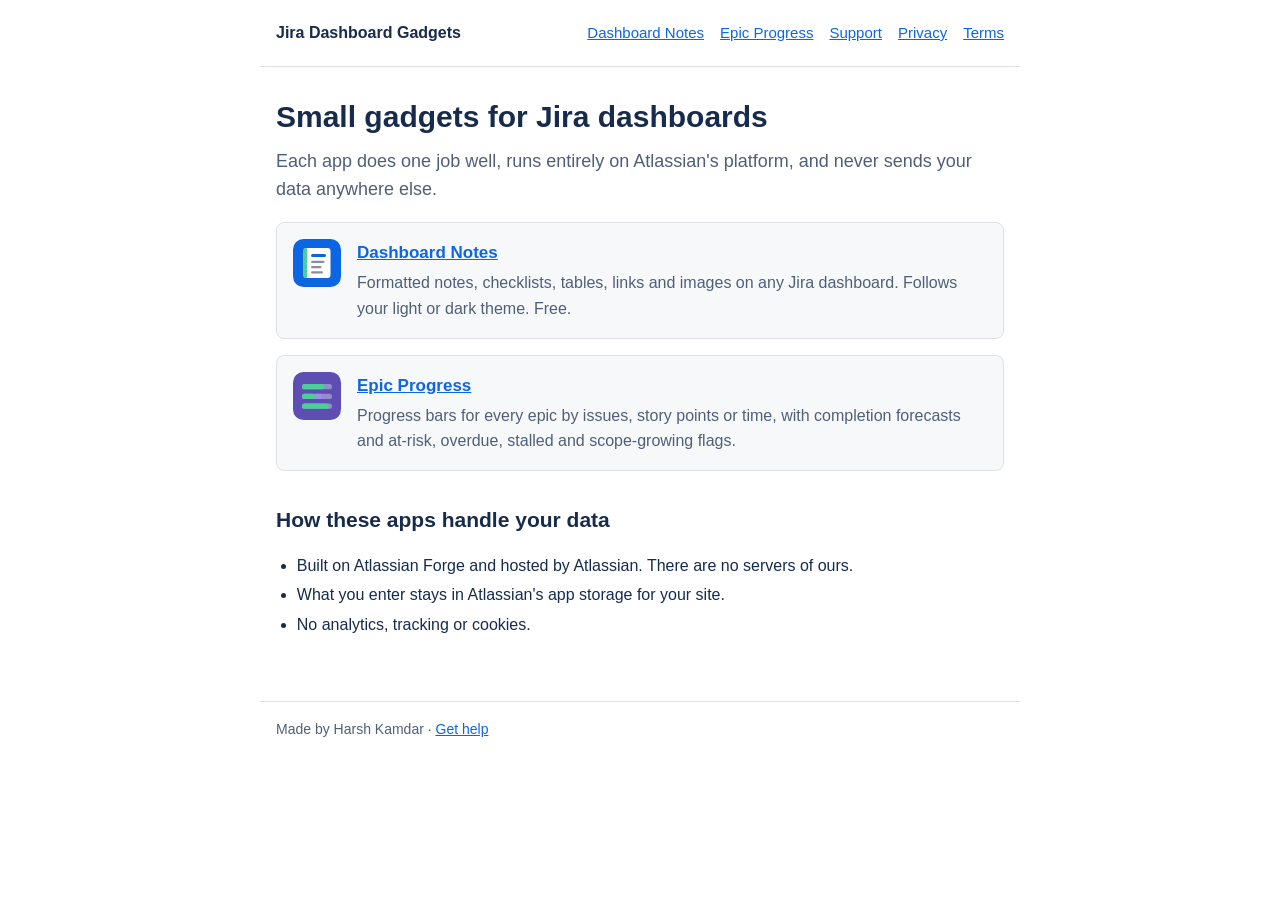
==== index.html @ 6b1addb0 "Add descriptive page titles, share previews, canonical links and a sitemap" ====
<!doctype html>
<html lang="en">
<head>
  <meta charset="utf-8">
  <meta name="viewport" content="width=device-width, initial-scale=1">
  <title>Jira dashboard gadgets: Epic Progress and Dashboard Notes</title>
  <meta name="description" content="Small, focused gadgets for Jira Cloud dashboards. They run entirely on Atlassian's platform.">
  <link rel="canonical" href="https://harshkamdar67.github.io/jira-gadgets-site/">
  <meta property="og:type" content="website">
  <meta property="og:title" content="Jira dashboard gadgets: Epic Progress and Dashboard Notes">
  <meta property="og:description" content="Small, focused gadgets for Jira Cloud dashboards. They run entirely on Atlassian's platform.">
  <meta property="og:url" content="https://harshkamdar67.github.io/jira-gadgets-site/">
  <meta property="og:image" content="https://harshkamdar67.github.io/jira-gadgets-site/assets/epic-progress-share.png">
  <meta name="twitter:card" content="summary_large_image">
  <link rel="icon" href="assets/dashboard-notes.svg">
  <link rel="stylesheet" href="assets/style.css">
</head>
<body>
  <header>
    <a class="brand" href="./">Jira Dashboard Gadgets</a>
    <nav>
      <a href="dashboard-notes/">Dashboard Notes</a>
      <a href="epic-progress/">Epic Progress</a>
      <a href="support.html">Support</a>
      <a href="privacy.html">Privacy</a>
      <a href="terms.html">Terms</a>
    </nav>
  </header>
  <main>
    <h1>Small gadgets for Jira dashboards</h1>
    <p class="lead">Each app does one job well, runs entirely on Atlassian's platform, and never sends your data anywhere else.</p>

    <div class="card">
      <img src="assets/dashboard-notes.svg" alt="">
      <div>
        <h3><a href="dashboard-notes/">Dashboard Notes</a></h3>
        <p>Formatted notes, checklists, tables, links and images on any Jira dashboard. Follows your light or dark theme. Free.</p>
      </div>
    </div>

    <div class="card">
      <img src="assets/epic-progress.svg" alt="">
      <div>
        <h3><a href="epic-progress/">Epic Progress</a></h3>
        <p>Progress bars for every epic by issues, story points or time, with completion forecasts and at-risk, overdue, stalled and scope-growing flags.</p>
      </div>
    </div>

    <h2>How these apps handle your data</h2>
    <ul>
      <li>Built on Atlassian Forge and hosted by Atlassian. There are no servers of ours.</li>
      <li>What you enter stays in Atlassian's app storage for your site.</li>
      <li>No analytics, tracking or cookies.</li>
    </ul>
  </main>
  <footer>Made by Harsh Kamdar · <a href="support.html">Get help</a></footer>
</body>
</html>
---- assets/style.css ----
:root {
  --bg: #ffffff;
  --text: #172b4d;
  --muted: #505f79;
  --line: #dfe1e6;
  --accent: #0c66e4;
  --panel: #f7f8f9;
  --max: 760px;
}
@media (prefers-color-scheme: dark) {
  :root {
    --bg: #1d2125;
    --text: #dee4ea;
    --muted: #9fadbc;
    --line: #38414a;
    --accent: #579dff;
    --panel: #22272b;
  }
}
* { box-sizing: border-box; }
html, body { margin: 0; background: var(--bg); color: var(--text); }
body {
  font-family: ui-sans-serif, -apple-system, 'Segoe UI', Roboto, 'Helvetica Neue', Arial, sans-serif;
  font-size: 16px;
  line-height: 1.6;
}
a { color: var(--accent); }
header, main, footer { max-width: var(--max); margin: 0 auto; padding: 0 16px; }
header { display: flex; justify-content: space-between; align-items: center; padding-top: 20px; padding-bottom: 20px; border-bottom: 1px solid var(--line); flex-wrap: wrap; gap: 8px; }
header .brand { font-weight: 700; color: var(--text); text-decoration: none; }
header nav { display: flex; gap: 16px; flex-wrap: wrap; font-size: 15px; }
main { padding-top: 32px; padding-bottom: 48px; }
h1 { font-size: 30px; line-height: 1.2; margin: 0 0 12px; }
h2 { font-size: 21px; margin: 32px 0 8px; }
h3 { font-size: 17px; margin: 24px 0 6px; }
p.lead { font-size: 18px; color: var(--muted); margin-top: 0; }
.card { display: flex; gap: 16px; align-items: flex-start; border: 1px solid var(--line); border-radius: 8px; padding: 16px; margin: 16px 0; background: var(--panel); }
.card img { width: 48px; height: 48px; flex: none; }
.card h3 { margin: 0 0 4px; }
.card p { margin: 0; color: var(--muted); }
ul, ol { padding-left: 1.3em; }
li { margin: 4px 0; }
table { border-collapse: collapse; width: 100%; margin: 12px 0; font-size: 15px; }
th, td { border: 1px solid var(--line); padding: 6px 10px; text-align: left; vertical-align: top; }
th { background: var(--panel); }
footer { border-top: 1px solid var(--line); padding-top: 16px; padding-bottom: 32px; color: var(--muted); font-size: 14px; }
.updated { color: var(--muted); font-size: 14px; }
.table-wrap { overflow-x: auto; }
.table-wrap table { min-width: 560px; }
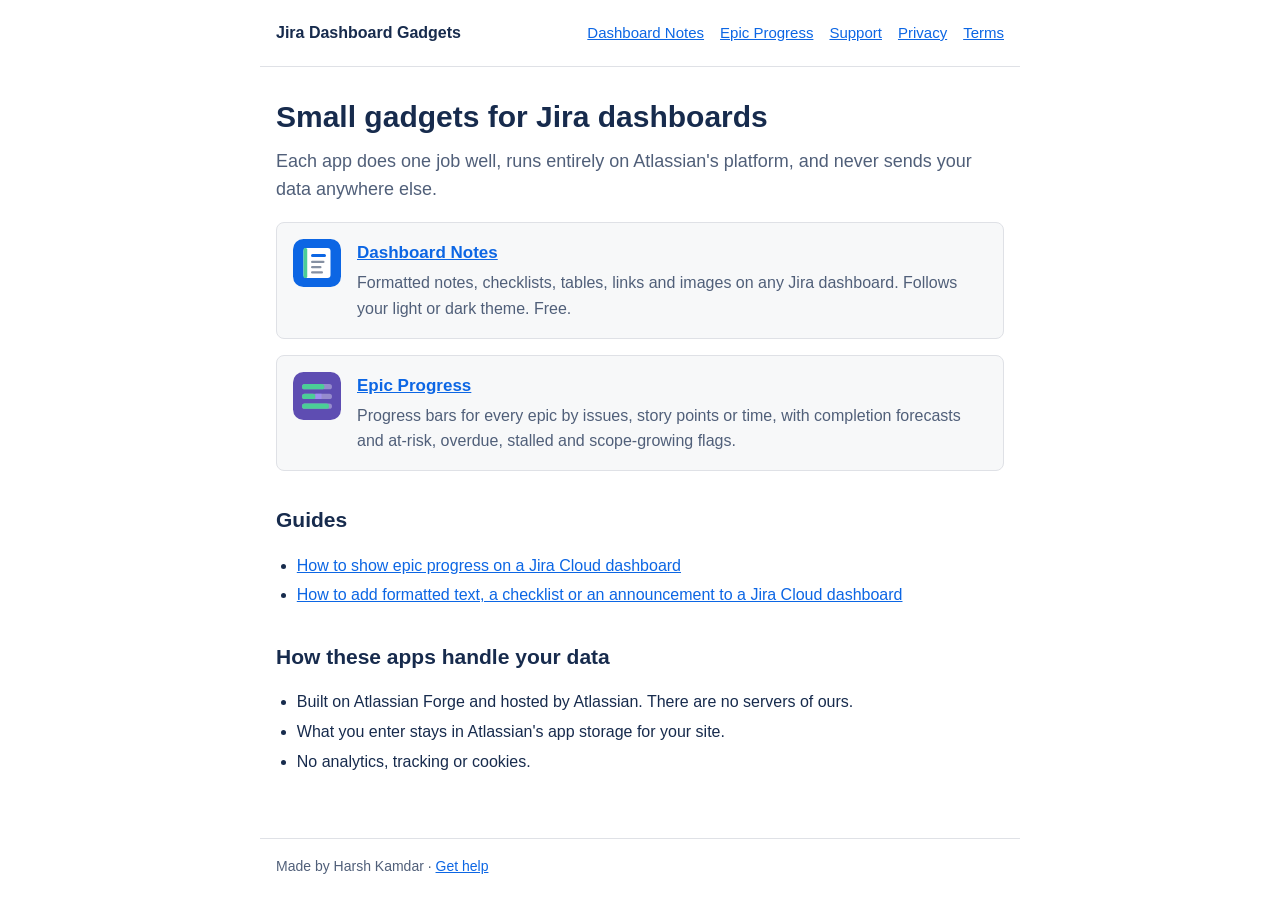
==== commit 168b58be: "Add security page, two how-to guides, and link them across the site" ====
--- a/index.html
+++ b/index.html
@@ -46,6 +46,12 @@
       </div>
     </div>
 
+    <h2>Guides</h2>
+    <ul>
+      <li><a href="guides/epic-progress-on-a-jira-dashboard.html">How to show epic progress on a Jira Cloud dashboard</a></li>
+      <li><a href="guides/text-and-checklists-on-a-jira-dashboard.html">How to add formatted text, a checklist or an announcement to a Jira Cloud dashboard</a></li>
+    </ul>
+
     <h2>How these apps handle your data</h2>
     <ul>
       <li>Built on Atlassian Forge and hosted by Atlassian. There are no servers of ours.</li>
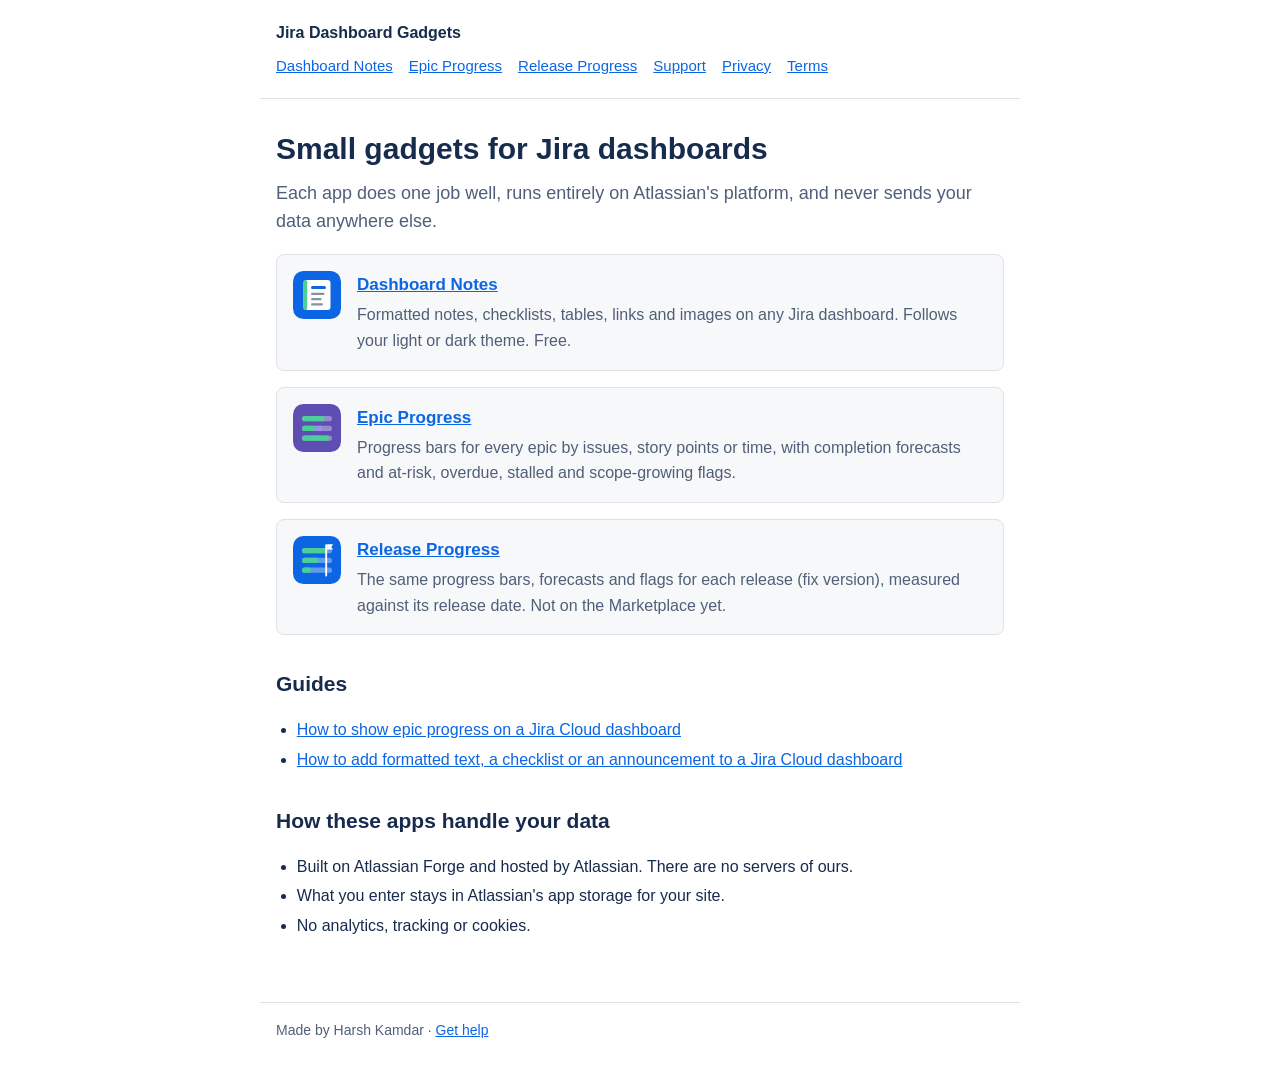
==== commit 7fbd2595: "Add Release Progress docs page and link it across the site New page for the Release Progress gadget " ====
--- a/index.html
+++ b/index.html
@@ -21,6 +21,7 @@
     <nav>
       <a href="dashboard-notes/">Dashboard Notes</a>
       <a href="epic-progress/">Epic Progress</a>
+      <a href="release-progress/">Release Progress</a>
       <a href="support.html">Support</a>
       <a href="privacy.html">Privacy</a>
       <a href="terms.html">Terms</a>
@@ -46,6 +47,14 @@
       </div>
     </div>
 
+    <div class="card">
+      <img src="assets/release-progress.svg" alt="">
+      <div>
+        <h3><a href="release-progress/">Release Progress</a></h3>
+        <p>The same progress bars, forecasts and flags for each release (fix version), measured against its release date. Not on the Marketplace yet.</p>
+      </div>
+    </div>
+
     <h2>Guides</h2>
     <ul>
       <li><a href="guides/epic-progress-on-a-jira-dashboard.html">How to show epic progress on a Jira Cloud dashboard</a></li>
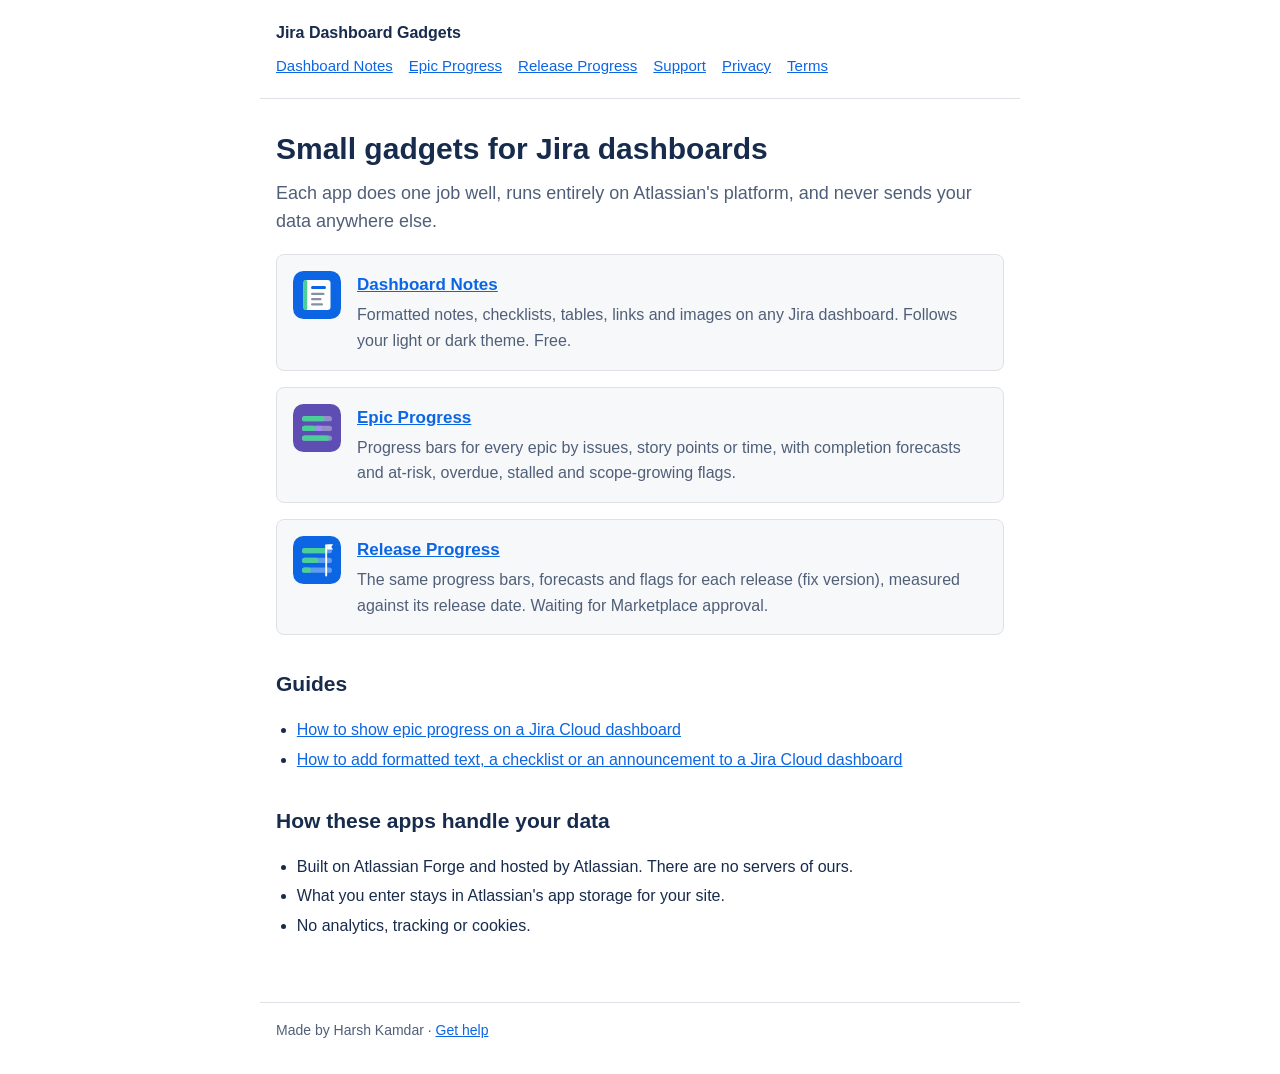
==== commit 6f130f51: "Add Marketplace link style; Release Progress card says it is waiting for approval" ====
--- a/index.html
+++ b/index.html
@@ -5,12 +5,12 @@
   <meta name="viewport" content="width=device-width, initial-scale=1">
   <title>Jira dashboard gadgets: Epic Progress and Dashboard Notes</title>
   <meta name="description" content="Small, focused gadgets for Jira Cloud dashboards. They run entirely on Atlassian's platform.">
-  <link rel="canonical" href="https://harshkamdar67.github.io/jira-gadgets-site/">
+  <link rel="canonical" href="https://apps.harshkamdar.com/">
   <meta property="og:type" content="website">
   <meta property="og:title" content="Jira dashboard gadgets: Epic Progress and Dashboard Notes">
   <meta property="og:description" content="Small, focused gadgets for Jira Cloud dashboards. They run entirely on Atlassian's platform.">
-  <meta property="og:url" content="https://harshkamdar67.github.io/jira-gadgets-site/">
-  <meta property="og:image" content="https://harshkamdar67.github.io/jira-gadgets-site/assets/epic-progress-share.png">
+  <meta property="og:url" content="https://apps.harshkamdar.com/">
+  <meta property="og:image" content="https://apps.harshkamdar.com/assets/epic-progress-share.png">
   <meta name="twitter:card" content="summary_large_image">
   <link rel="icon" href="assets/dashboard-notes.svg">
   <link rel="stylesheet" href="assets/style.css">
@@ -51,7 +51,7 @@
       <img src="assets/release-progress.svg" alt="">
       <div>
         <h3><a href="release-progress/">Release Progress</a></h3>
-        <p>The same progress bars, forecasts and flags for each release (fix version), measured against its release date. Not on the Marketplace yet.</p>
+        <p>The same progress bars, forecasts and flags for each release (fix version), measured against its release date. Waiting for Marketplace approval.</p>
       </div>
     </div>
 
--- a/assets/style.css
+++ b/assets/style.css
@@ -47,3 +47,9 @@
 .updated { color: var(--muted); font-size: 14px; }
 .table-wrap { overflow-x: auto; }
 .table-wrap table { min-width: 560px; }
+
+/* "Get it on the Atlassian Marketplace" link, added to a product page once its listing is approved. */
+.get { display: inline-block; margin: 4px 0 8px; padding: 8px 14px; border-radius: 4px; background: var(--accent); color: #fff; font-weight: 600; text-decoration: none; }
+.get:hover { filter: brightness(1.08); }
+@media (prefers-color-scheme: dark) { .get { color: #1d2125; } }
+.card .get-small { font-size: 14px; font-weight: 600; }
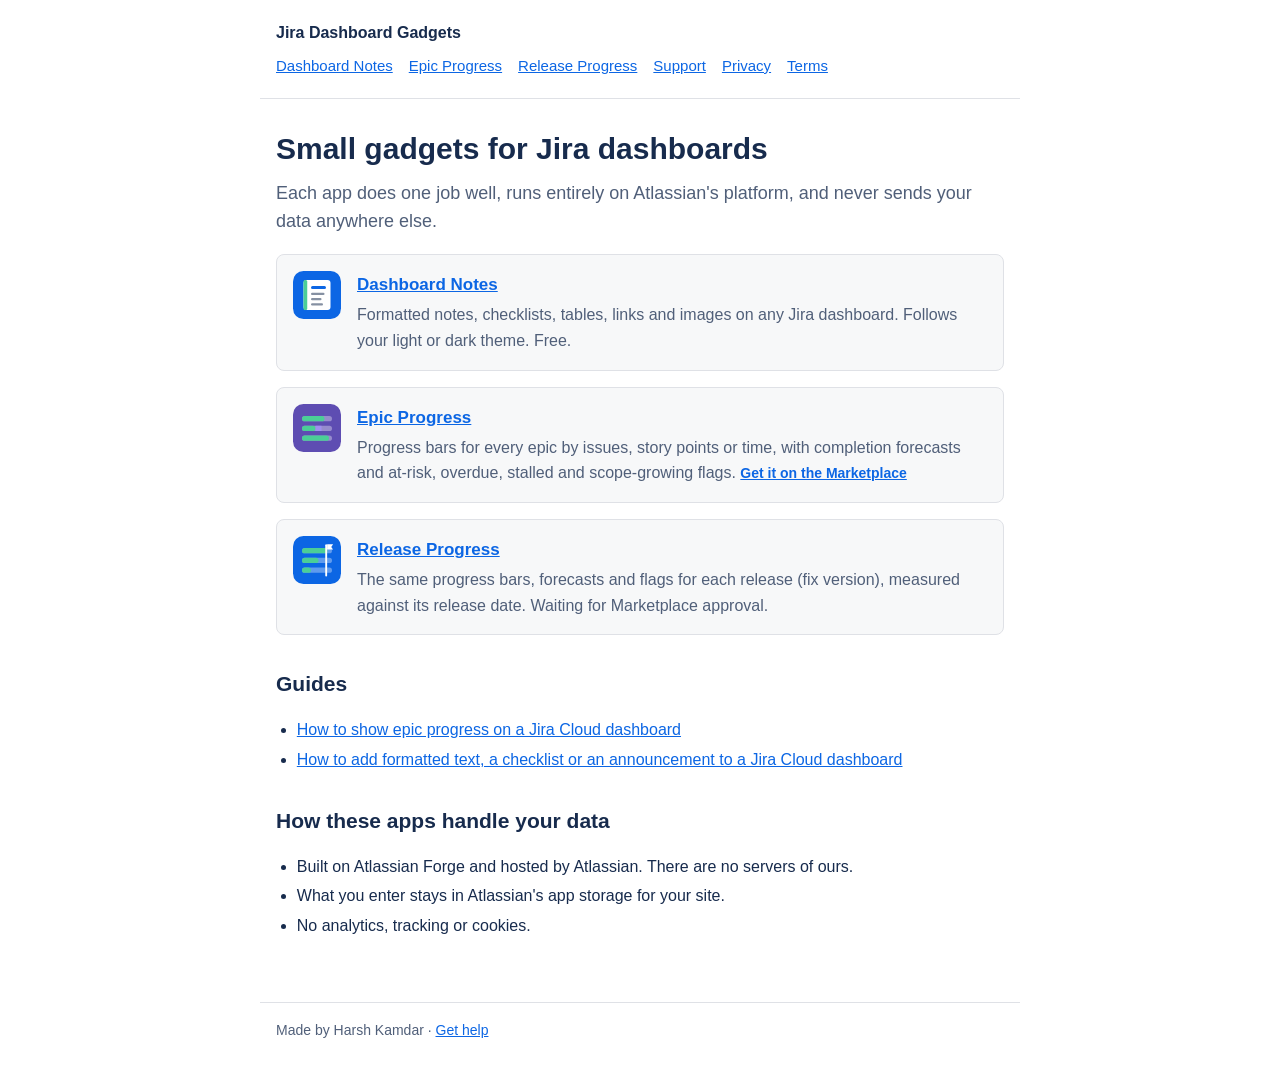
==== commit 1ba346cb: "Link epic-progress to its Marketplace listing (merge on approval)" ====
--- a/index.html
+++ b/index.html
@@ -43,7 +43,7 @@
       <img src="assets/epic-progress.svg" alt="">
       <div>
         <h3><a href="epic-progress/">Epic Progress</a></h3>
-        <p>Progress bars for every epic by issues, story points or time, with completion forecasts and at-risk, overdue, stalled and scope-growing flags.</p>
+        <p>Progress bars for every epic by issues, story points or time, with completion forecasts and at-risk, overdue, stalled and scope-growing flags. <a class="get-small" href="https://marketplace.atlassian.com/apps/957101045">Get it on the Marketplace</a></p>
       </div>
     </div>
 
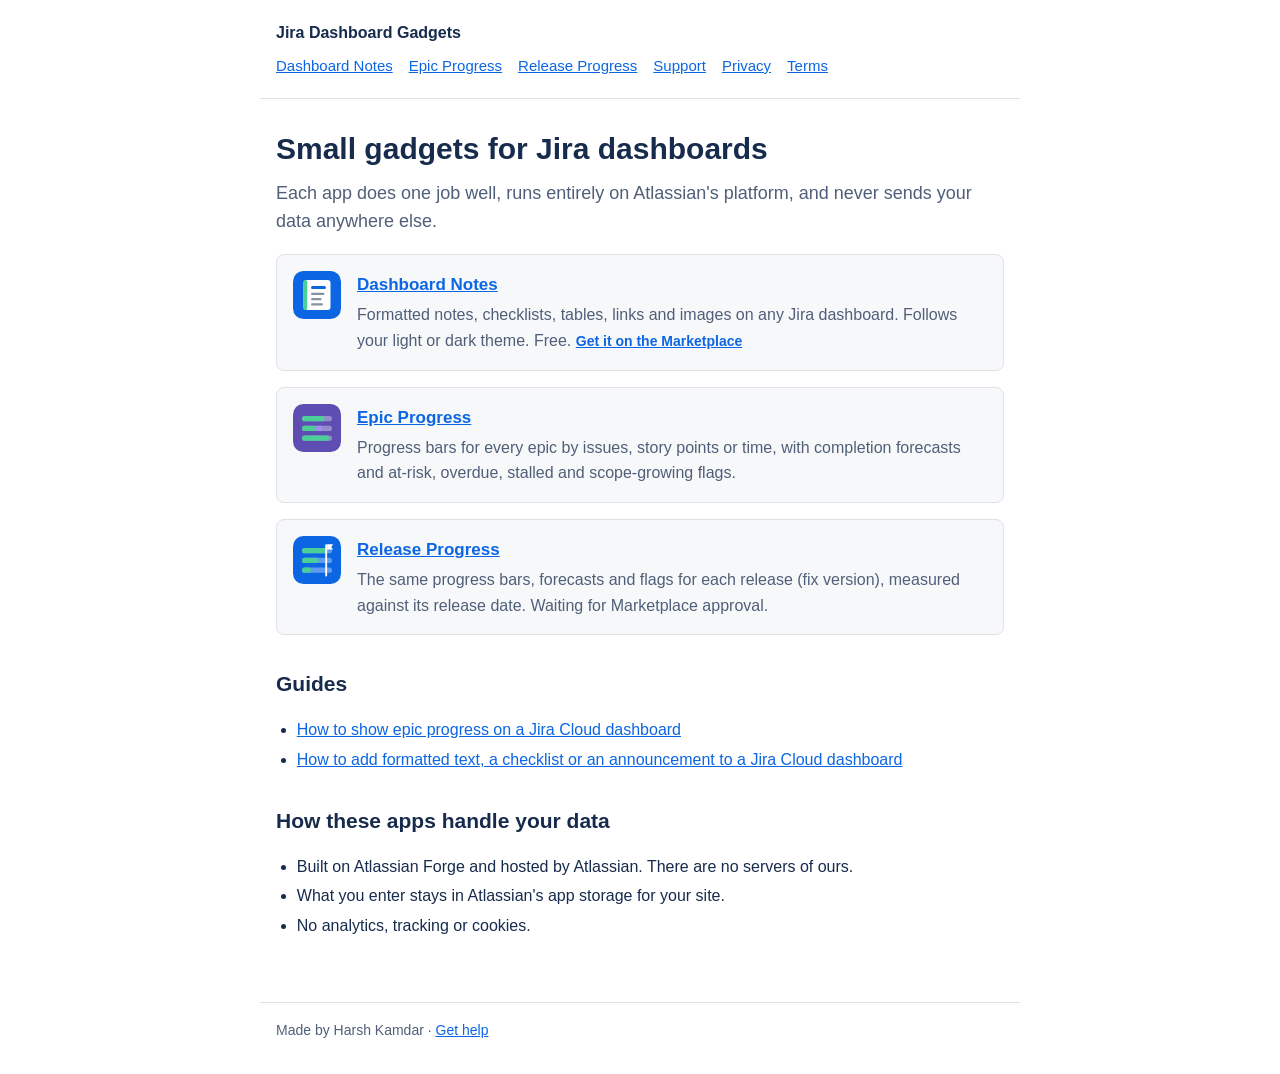
==== commit 352fd2d5: "Link dashboard-notes to its Marketplace listing (merge on approval)" ====
--- a/index.html
+++ b/index.html
@@ -35,7 +35,7 @@
       <img src="assets/dashboard-notes.svg" alt="">
       <div>
         <h3><a href="dashboard-notes/">Dashboard Notes</a></h3>
-        <p>Formatted notes, checklists, tables, links and images on any Jira dashboard. Follows your light or dark theme. Free.</p>
+        <p>Formatted notes, checklists, tables, links and images on any Jira dashboard. Follows your light or dark theme. Free. <a class="get-small" href="https://marketplace.atlassian.com/apps/429965167">Get it on the Marketplace</a></p>
       </div>
     </div>
 
@@ -43,7 +43,7 @@
       <img src="assets/epic-progress.svg" alt="">
       <div>
         <h3><a href="epic-progress/">Epic Progress</a></h3>
-        <p>Progress bars for every epic by issues, story points or time, with completion forecasts and at-risk, overdue, stalled and scope-growing flags. <a class="get-small" href="https://marketplace.atlassian.com/apps/957101045">Get it on the Marketplace</a></p>
+        <p>Progress bars for every epic by issues, story points or time, with completion forecasts and at-risk, overdue, stalled and scope-growing flags.</p>
       </div>
     </div>
 
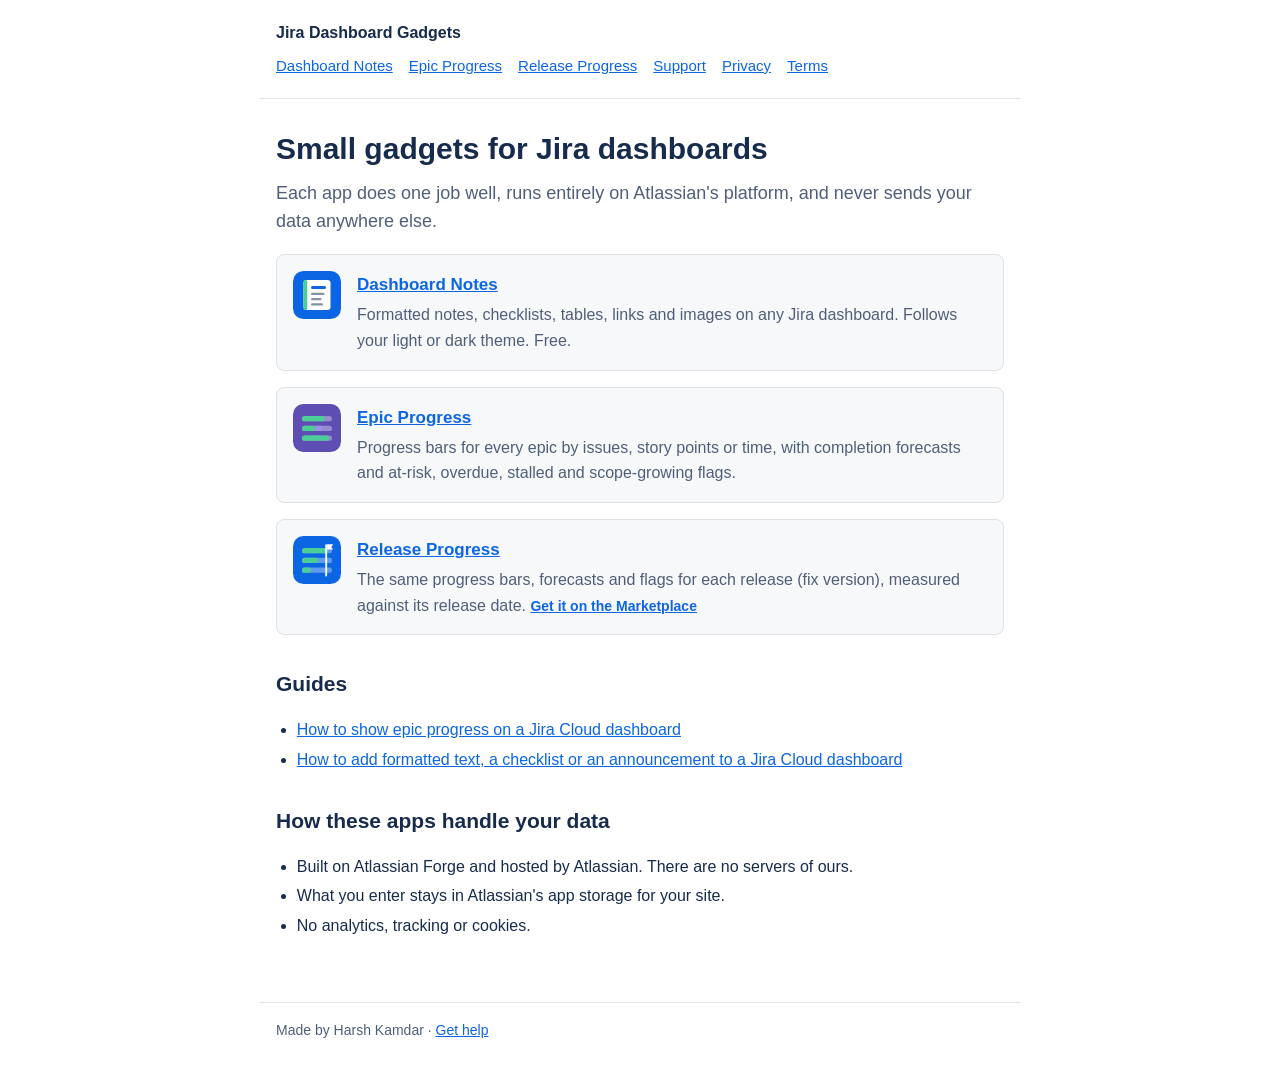
==== commit 2c30f241: "Link release-progress to its Marketplace listing (merge on approval)" ====
--- a/index.html
+++ b/index.html
@@ -35,7 +35,7 @@
       <img src="assets/dashboard-notes.svg" alt="">
       <div>
         <h3><a href="dashboard-notes/">Dashboard Notes</a></h3>
-        <p>Formatted notes, checklists, tables, links and images on any Jira dashboard. Follows your light or dark theme. Free. <a class="get-small" href="https://marketplace.atlassian.com/apps/429965167">Get it on the Marketplace</a></p>
+        <p>Formatted notes, checklists, tables, links and images on any Jira dashboard. Follows your light or dark theme. Free.</p>
       </div>
     </div>
 
@@ -51,7 +51,7 @@
       <img src="assets/release-progress.svg" alt="">
       <div>
         <h3><a href="release-progress/">Release Progress</a></h3>
-        <p>The same progress bars, forecasts and flags for each release (fix version), measured against its release date. Waiting for Marketplace approval.</p>
+        <p>The same progress bars, forecasts and flags for each release (fix version), measured against its release date. <a class="get-small" href="https://marketplace.atlassian.com/apps/3806658379">Get it on the Marketplace</a></p>
       </div>
     </div>
 
